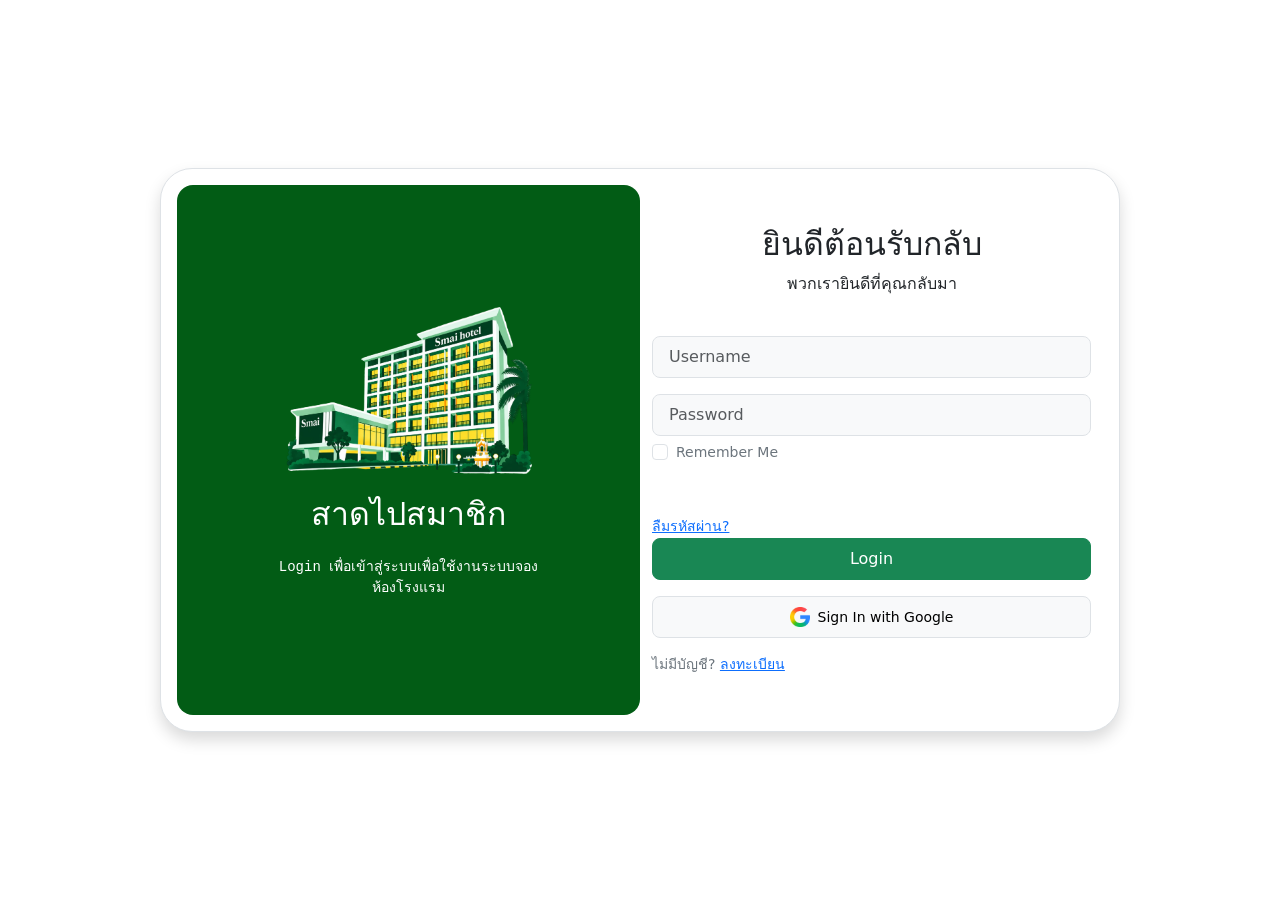
==== index.html @ 08fc439b "login notsuccess" ====
<!doctype html>
<html lang="en">

<head>
    <meta charset="UTF-8" />
    <meta name="viewport" content="width=device-width, initial-scale=1.0" />
    <title>hotel</title>
    <link rel="stylesheet" href="style.css" />
    <link rel="stylesheet" href="/css/bootstrap.min.css" />
</head>

<body>
    <form action="login.php" id="login" method="post">
    <div class="container d-flex justify-content-center align-items-center min-vh-100">
        <div class="row border rounded-5 p-3 bg-white shadow box-area">
            <div class="col-md-6 rounded-4 d-flex justify-content-center align-items-center flex-column left-box"
                style="background: #025c15">
                <div class="image mb-3 feature-image">
                    <img src="/img/hotel.png" class="img-fluid" style="width: 250px" />
                </div>
                <p class="text-white fs-2" style="font-family: 'Courier New', Courier, monospace;">สาดไปสมาชิก</p>
                <small class="text-white text-wrap text-center" style="width:17rem; font-family: 'Courier New', Courier, monospace;">Login
                    เพื่อเข้าสู่ระบบเพื่อใช้งานระบบจองห้องโรงแรม</small>
            </div>
            <div class="col-md-6 right-box">
                <div class="row align-items-center">
                    <div class="header-text mb-4">
                        <center>
                            <h2 class="">ยินดีต้อนรับกลับ </h2>
                            <p>พวกเรายินดีที่คุณกลับมา</p>
                        </center>
                    </div>
                    <div class="input-group mb-3">
                        <input type="text" class="form-control form-control-lg bg-light fs-6"
                            placeholder="Username" name="username" id="username">
                    </div>
                    <div class="input-group mb-1">
                        <input type="password" class="form-control form-control-lg bg-light fs-6" placeholder="Password"
                            name="password" id="password">
                    </div>
                    <div class="input-group mb-5  d-flex justify-content-between">
                        <div class="form-check">
                            <input type="checkbox" class="form-check-input" name="" id="formCheck" />
                            <label for="formCheck" class="form-check-label text-secondary"><small>Remember
                                    Me</small></label>
                        </div>
                    </div>
                    <div class="forgot">
                        <small><a href="/forgot">ลืมรหัสผ่าน?</a></small>
                    </div>
                    <div class="input-group mb-3">
                        <button class="btn btn-lg btn-success w-100 fs-6"  >Login</button>
                    </div>
                    <div class="input-group mb-3">
                        <button class="btn btn-lg btn-light border w-100 fs-6">
                            <img src="/img/google.webp" style="width:20px;" class="me-2" /><small>Sign In with
                                Google</small>
                        </button>
                    </div>
                    <div class="row">
                        <div class="col text-secondary d-flex align-items-end">
                            <small>ไม่มีบัญชี? <a href="/regis.html">ลงทะเบียน</a></small>
                        </div>
                    </div>
                </div>
            </div>
        </div>
    </div>
    </div>
    </form>
    
    <script src="js/bootstrap.bundle.min.js"></script>
</body>
<script>

    const form = document.getElementById("login")
    form.addEventListener("submit" , async function (event) {
        event.preventDefault()
    })

    const username =document.getElementById("username").value;
    const password =document.getElementById("password").value;

    const response = await fetch("login.php", {
        method : "POST", headers: {
            "Connent-Type": "application/json"
        },
        body: JSON.stringify({
            username: username,
            password: password,
        })
    })

    const result = await response.json()

    if(result.success){
        alert('เข้าสู่ระบบสำเร็จ');
        window.location.href = "main.html";
    }else{
        alert('Username หรือ Password ไม่ถูกต้อง');
    }

</script>
</html>
---- style.css ----
@import url('https://fonts.googleapis.com/css2?family=Poppins%3Awght%40400%3B500&display=swap%27%29%3B');
body{
    background: #ececec;
    font-family: 'Poppins', sans-serif;
}

.box-area{
    width: 960px;
}

.right-box {
  padding: 40px 30px 40px 40px;
}

::placeholder {
  font-size: 16px;
}

@media only screen and (max-width: 768px) {
  .box-area {
    margin: 0 10px;
  }
  .left-box {
    height: 100px;
    overflow: hidden;
  }
  .right-box {
    padding: 20px;
  }
}
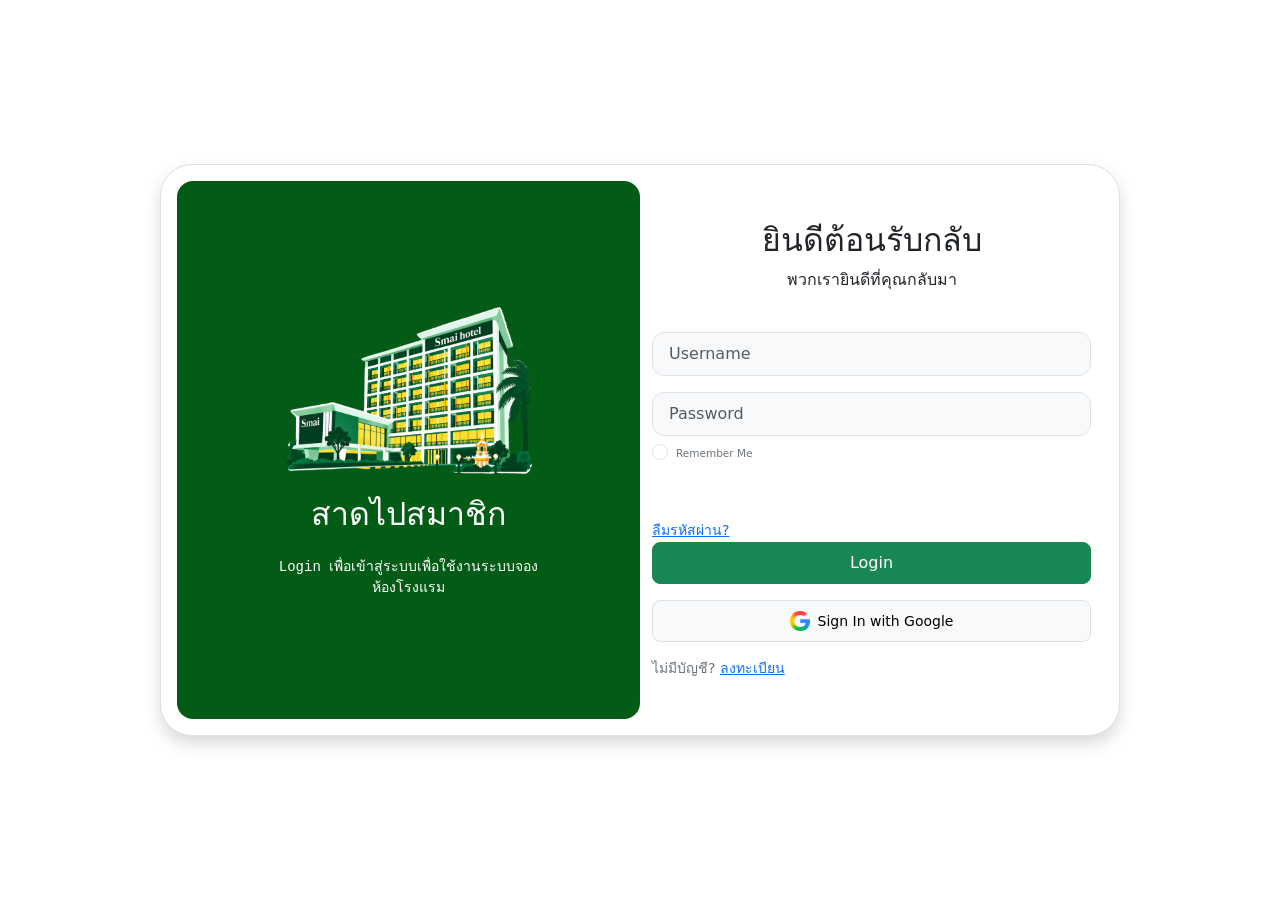
==== commit 387232bf: "regis" ====
--- a/index.html
+++ b/index.html
@@ -6,7 +6,7 @@
     <meta name="viewport" content="width=device-width, initial-scale=1.0" />
     <title>hotel</title>
     <link rel="stylesheet" href="style.css" />
-    <link rel="stylesheet" href="/css/bootstrap.min.css" />
+    <link rel="stylesheet" href="css/bootstrap.min.css" />
 </head>
 
 <body>
@@ -16,7 +16,7 @@
             <div class="col-md-6 rounded-4 d-flex justify-content-center align-items-center flex-column left-box"
                 style="background: #025c15">
                 <div class="image mb-3 feature-image">
-                    <img src="/img/hotel.png" class="img-fluid" style="width: 250px" />
+                    <img src="img/hotel.png" class="img-fluid" style="width: 250px" />
                 </div>
                 <p class="text-white fs-2" style="font-family: 'Courier New', Courier, monospace;">สาดไปสมาชิก</p>
                 <small class="text-white text-wrap text-center" style="width:17rem; font-family: 'Courier New', Courier, monospace;">Login
@@ -53,13 +53,13 @@
                     </div>
                     <div class="input-group mb-3">
                         <button class="btn btn-lg btn-light border w-100 fs-6">
-                            <img src="/img/google.webp" style="width:20px;" class="me-2" /><small>Sign In with
+                            <img src="img/google.webp" style="width:20px;" class="me-2" /><small>Sign In with
                                 Google</small>
                         </button>
                     </div>
                     <div class="row">
                         <div class="col text-secondary d-flex align-items-end">
-                            <small>ไม่มีบัญชี? <a href="/regis.html">ลงทะเบียน</a></small>
+                            <small>ไม่มีบัญชี? <a href="regis.html">ลงทะเบียน</a></small>
                         </div>
                     </div>
                 </div>
--- a/style.css
+++ b/style.css
@@ -1,11 +1,12 @@
 @import url('https://fonts.googleapis.com/css2?family=Poppins%3Awght%40400%3B500&display=swap%27%29%3B');
-body{
-    background: #ececec;
-    font-family: 'Poppins', sans-serif;
-}
-
-.box-area{
-    width: 960px;
+
+body {
+  background: #ececec;
+  font-family: 'Poppins', sans-serif;
+}
+
+.box-area {
+  width: 960px;
 }
 
 .right-box {
@@ -20,11 +21,199 @@
   .box-area {
     margin: 0 10px;
   }
+
   .left-box {
     height: 100px;
     overflow: hidden;
   }
+
   .right-box {
     padding: 20px;
   }
-}+}
+
+body {
+  margin: 0;
+  font-family: Arial, sans-serif;
+  background: #f7fbfb;
+}
+
+.left {
+  min-height: 100vh;
+  background: #12a34a;
+  color: white;
+  padding: 50px;
+}
+
+.logo {
+  font-size: 20px;
+  font-weight: bold;
+}
+
+.logo-icon {
+  display: inline-flex;
+  width: 36px;
+  height: 36px;
+  align-items: center;
+  justify-content: center;
+  margin-right: 10px;
+  border-radius: 50%;
+  background: rgba(255, 255, 255, .2);
+}
+
+.content {
+  margin-top: 300px;
+}
+
+.content h1 {
+  font-size: 40px;
+  font-weight: bold;
+  line-height: 1.3;
+}
+
+.content p {
+  font-size: 14px;
+  line-height: 1.8;
+}
+
+.feature {
+  display: flex;
+  align-items: center;
+  margin-top: 20px;
+}
+
+.feature-icon {
+  width: 36px;
+  height: 36px;
+  display: flex;
+  align-items: center;
+  justify-content: center;
+  margin-right: 12px;
+  border-radius: 10px;
+  background: rgba(255, 255, 255, .2);
+}
+
+.feature-title {
+  font-size: 14px;
+  font-weight: bold;
+}
+
+.feature-text {
+  font-size: 11px;
+}
+
+.right {
+  min-height: 100vh;
+  display: flex;
+  align-items: center;
+  justify-content: center;
+  padding: 40px;
+}
+
+.form-box {
+  width: 100%;
+  max-width: 450px;
+}
+
+.form-box h2 {
+  font-size: 28px;
+  font-weight: bold;
+}
+
+.login {
+  font-size: 12px;
+  color: #8491a5;
+}
+
+.login a {
+  color: #12a34a;
+  text-decoration: none;
+}
+
+.step {
+  display: flex;
+  align-items: center;
+  margin: 25px 0;
+  font-size: 12px;
+  color: #8995a8;
+}
+
+.step-number {
+  width: 28px;
+  height: 28px;
+  display: flex;
+  align-items: center;
+  justify-content: center;
+  border-radius: 50%;
+  background: #e5ebf2;
+  margin-right: 8px;
+}
+
+.step-number.active {
+  background: #12a34a;
+  color: white;
+}
+
+.line {
+  width: 100px;
+  height: 1px;
+  background: #ddd;
+  margin: 0 15px;
+}
+
+label {
+  font-size: 12px;
+  color: #52627a;
+  margin-bottom: 6px;
+}
+
+input {
+  height: 44px;
+  border-radius: 12px !important;
+}
+
+.form-control {
+  border-color: #dce3ed;
+  box-shadow: none !important;
+}
+
+.btn-register {
+  width: 100%;
+  height: 49px;
+  margin-top: 10px;
+  border: 0;
+  border-radius: 12px;
+  background: #12a34a;
+  color: white;
+  font-size: 13px;
+  font-weight: bold;
+}
+
+.security {
+  margin-top: 20px;
+  text-align: center;
+  font-size: 10px;
+  color: #8491a5;
+}
+
+@media (max-width: 768px) {
+
+  .left {
+    min-height: auto;
+    padding: 30px;
+  }
+
+  .content {
+    margin-top: 100px;
+  }
+
+  .content h1 {
+    font-size: 30px;
+  }
+
+  .right {
+    min-height: auto;
+    padding: 40px 20px;
+  }
+}
+
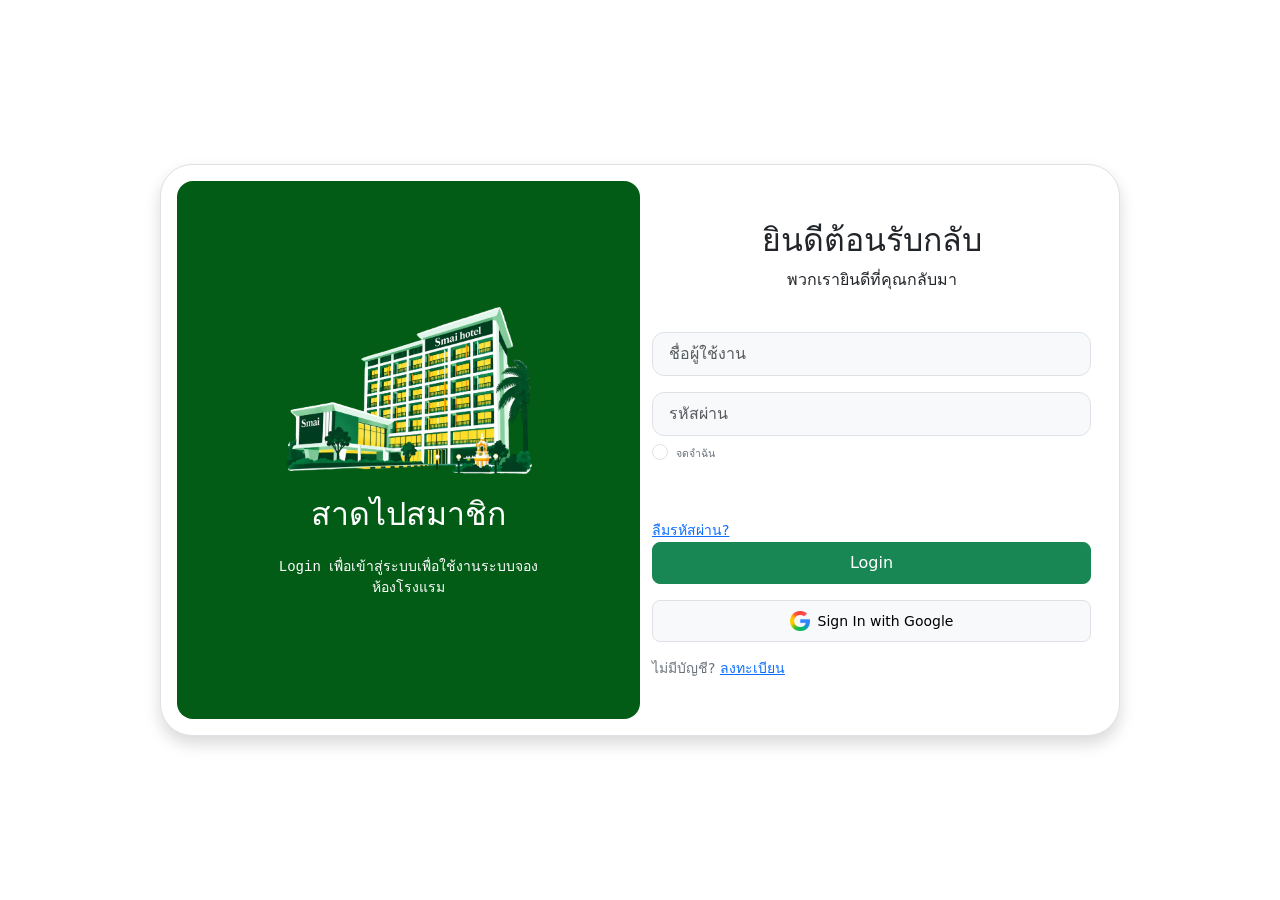
==== commit eb1dd092: "หน้าlogin กับหน้า regis ถูกเปลี่ยนแปลงให้เข้ากัน" ====
--- a/index.html
+++ b/index.html
@@ -32,17 +32,16 @@
                     </div>
                     <div class="input-group mb-3">
                         <input type="text" class="form-control form-control-lg bg-light fs-6"
-                            placeholder="Username" name="username" id="username">
+                            placeholder="ชื่อผู้ใช้งาน" name="username" id="username">
                     </div>
                     <div class="input-group mb-1">
-                        <input type="password" class="form-control form-control-lg bg-light fs-6" placeholder="Password"
+                        <input type="password" class="form-control form-control-lg bg-light fs-6" placeholder="รหัสผ่าน"
                             name="password" id="password">
                     </div>
                     <div class="input-group mb-5  d-flex justify-content-between">
                         <div class="form-check">
                             <input type="checkbox" class="form-check-input" name="" id="formCheck" />
-                            <label for="formCheck" class="form-check-label text-secondary"><small>Remember
-                                    Me</small></label>
+                            <label for="formCheck" class="form-check-label text-secondary"><small>จดจำฉัน</small></label>
                         </div>
                     </div>
                     <div class="forgot">
